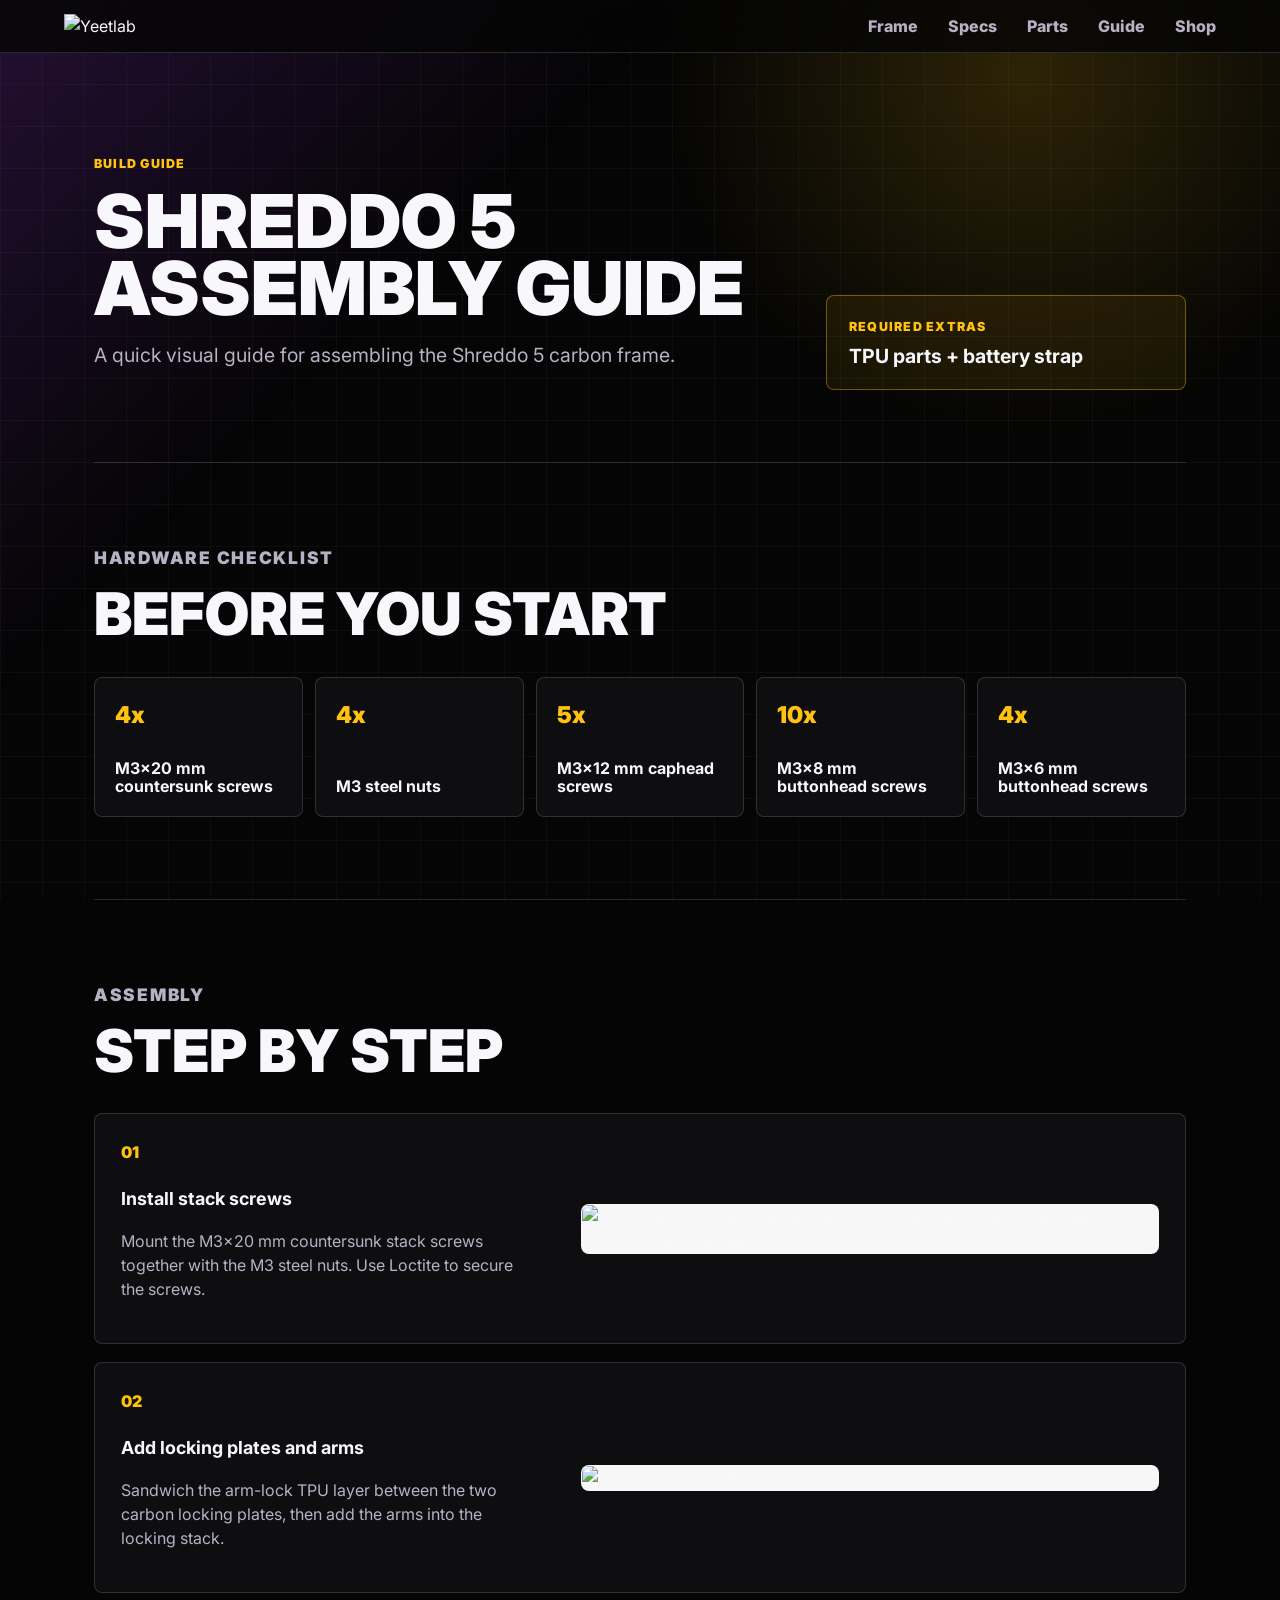
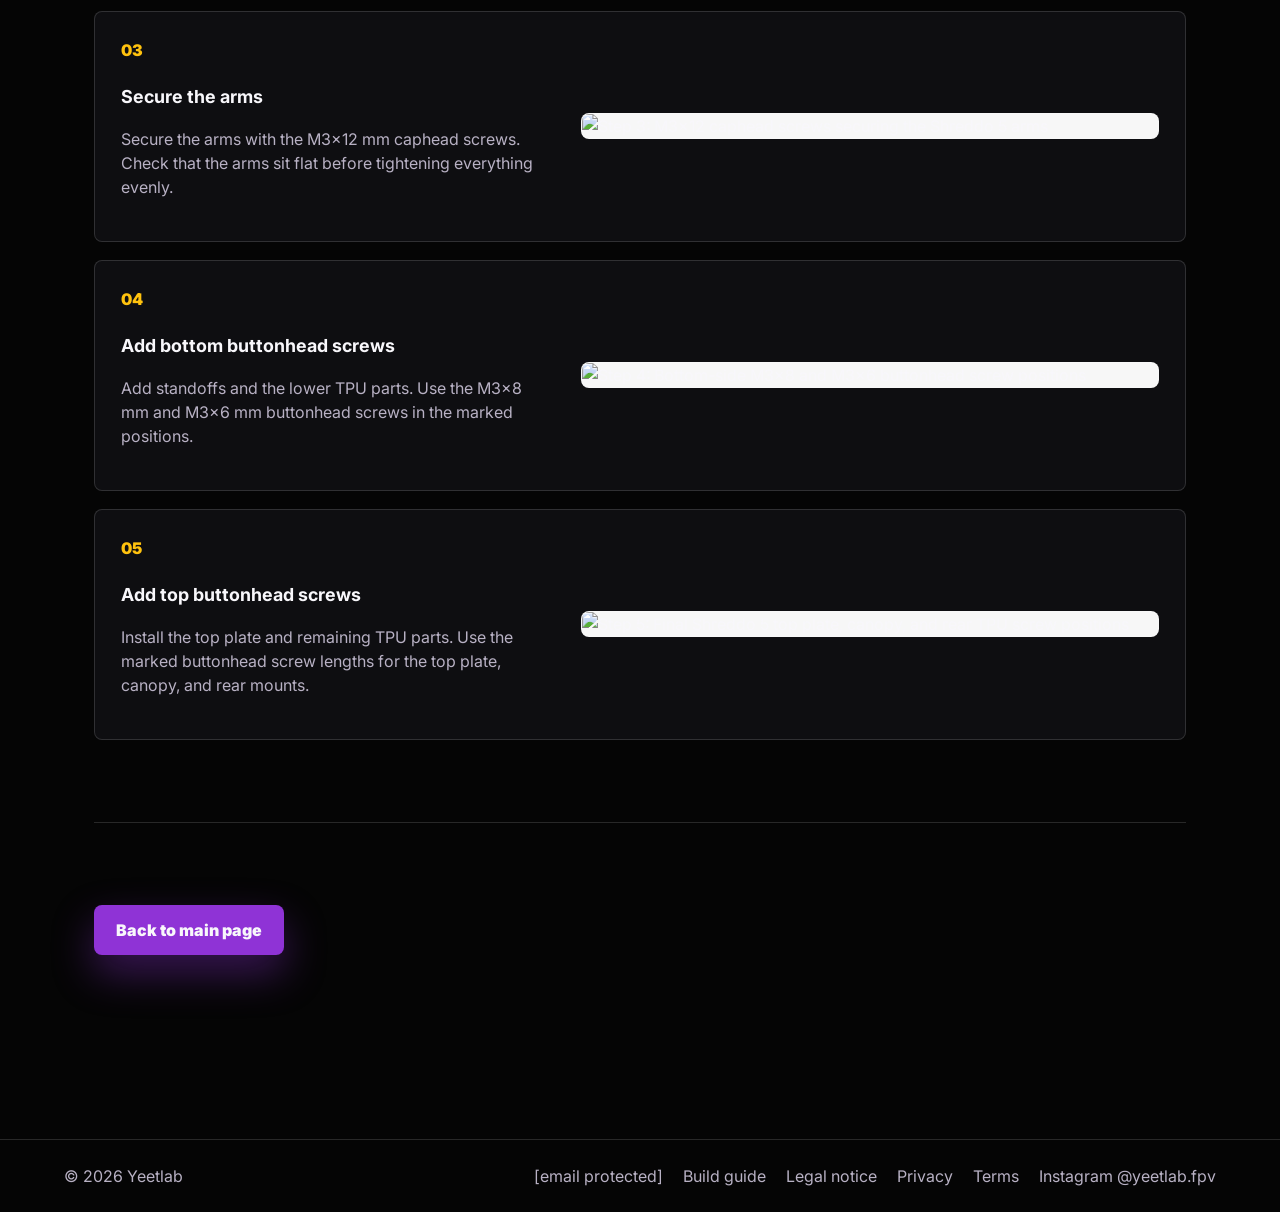
==== build-guide.html @ 6d904033 "Add files via upload" ====
<!doctype html>
<html lang="en">
  
<!-- Mirrored from https://yeetlabfpv.com/build-guide.html by HTTrack Website Copier/3.x [XR&CO], Mon, 14 Sep 2026 14:09:14 GMT -->
<!-- Added by HTTrack --><meta http-equiv="content-type" content="text/html;charset=utf-8" /><!-- /Added by HTTrack -->
<head>
    <meta charset="utf-8">
    <meta name="viewport" content="width=device-width, initial-scale=1">
    <meta
      name="description"
      content="Step-by-step assembly guide for the Yeetlab Shreddo 5 FPV freestyle frame, including hardware list and screw placement."
    >
    <title>Build Guide | Yeetlab Shreddo 5</title>
    <link rel="canonical" href="build-guide.html">
    <meta property="og:type" content="article">
    <meta property="og:site_name" content="Yeetlab">
    <meta property="og:title" content="Shreddo 5 Build Guide">
    <meta
      property="og:description"
      content="Step-by-step assembly guide for the Yeetlab Shreddo 5 FPV freestyle frame."
    >
    <meta property="og:url" content="build-guide.html">
    <meta property="og:image" content="assets/social/opengraph-yeetlab.png">
    <meta name="twitter:card" content="summary_large_image">
    <meta name="twitter:title" content="Shreddo 5 Build Guide">
    <meta
      name="twitter:description"
      content="Step-by-step assembly guide for the Yeetlab Shreddo 5 FPV freestyle frame."
    >
    <meta name="twitter:image" content="assets/social/opengraph-yeetlab.png">
    <link rel="icon" type="image/png" href="assets/favicon.png">
    <link rel="icon" type="image/png" sizes="32x32" href="assets/favicons/favicon-32.png">
    <link rel="icon" type="image/png" sizes="512x512" href="assets/favicons/favicon-512.png">
    <link rel="apple-touch-icon" sizes="180x180" href="assets/favicons/apple-touch-icon.png">
    <link rel="preconnect" href="https://fonts.googleapis.com/">
    <link rel="preconnect" href="https://fonts.gstatic.com/" crossorigin>
    <link
      href="https://fonts.googleapis.com/css2?family=Inter:wght@400;600;700;800;900&amp;display=swap"
      rel="stylesheet"
    >
    <link rel="stylesheet" href="styles7bae.css?v=20260806-credit">
    <script type="application/ld+json">
      {
        "@context": "https://schema.org",
        "@type": "Article",
        "headline": "Shreddo 5 Assembly Guide",
        "description": "Step-by-step assembly guide for the Yeetlab Shreddo 5 FPV freestyle frame.",
        "image": "https://yeetlabfpv.com/assets/build-guide/step-5-top-buttonhead.png",
        "author": {
          "@type": "Person",
          "name": "Michael Moser"
        },
        "publisher": {
          "@type": "Organization",
          "name": "Yeetlab",
          "logo": {
            "@type": "ImageObject",
            "url": "https://yeetlabfpv.com/assets/brand/yeetlab-wordmark-transparent.png"
          }
        },
        "mainEntityOfPage": "https://yeetlabfpv.com/build-guide.html"
      }
    </script>
  </head>
  <body>
    <header class="site-header">
      <a class="brand" href="index.html" aria-label="Yeetlab home">
        <img src="assets/brand/yeetlab-wordmark-transparent.png" alt="Yeetlab">
      </a>
      <nav class="nav" aria-label="Main navigation">
        <a href="index.html#frame">Frame</a>
        <a href="index.html#specs">Specs</a>
        <a href="index.html#parts">Parts</a>
        <a href="build-guide.html">Guide</a>
        <a href="index.html#checkout">Shop</a>
      </nav>
    </header>

    <main>
      <section class="guide-page">
        <div class="guide-hero">
          <div>
            <p class="eyebrow">Build guide</p>
            <h1>Shreddo 5 assembly guide</h1>
            <p>
              A quick visual guide for assembling the Shreddo 5 carbon frame.
            </p>
          </div>
          <div class="guide-callout">
            <span>Required extras</span>
            <strong>TPU parts + battery strap</strong>
          </div>
        </div>

        <section class="guide-section">
          <div class="section-heading">
            <p class="eyebrow">Hardware checklist</p>
            <h2>Before you start</h2>
          </div>
          <div class="hardware-grid">
            <div>
              <span>4x</span>
              <strong>M3x20 mm countersunk screws</strong>
            </div>
            <div>
              <span>4x</span>
              <strong>M3 steel nuts</strong>
            </div>
            <div>
              <span>5x</span>
              <strong>M3x12 mm caphead screws</strong>
            </div>
            <div>
              <span>10x</span>
              <strong>M3x8 mm buttonhead screws</strong>
            </div>
            <div>
              <span>4x</span>
              <strong>M3x6 mm buttonhead screws</strong>
            </div>
          </div>
        </section>

        <section class="guide-section">
          <div class="section-heading">
            <p class="eyebrow">Assembly</p>
            <h2>Step by step</h2>
          </div>
          <div class="guide-steps">
            <article class="build-step">
              <div class="step-copy">
                <span>01</span>
                <h3>Install stack screws</h3>
                <p>
                  Mount the M3x20 mm countersunk stack screws together with the
                  M3 steel nuts. Use Loctite to secure the screws.
                </p>
              </div>
              <img
                src="assets/build-guide/step-1-install-stack-screws.png"
                alt="Step 1: M3x20 countersunk stack screws and M3 steel nuts installed in the Shreddo 5 bottom plate"
              >
            </article>

            <article class="build-step">
              <div class="step-copy">
                <span>02</span>
                <h3>Add locking plates and arms</h3>
                <p>
                  Sandwich the arm-lock TPU layer between the two carbon locking
                  plates, then add the arms into the locking stack.
                </p>
              </div>
              <img
                src="assets/build-guide/step-2-locking-plates-tpu-arms.png"
                alt="Step 2: Arms installed with carbon locking plates and TPU layer"
              >
            </article>

            <article class="build-step">
              <div class="step-copy">
                <span>03</span>
                <h3>Secure the arms</h3>
                <p>
                  Secure the arms with the M3x12 mm caphead screws. Check that
                  the arms sit flat before tightening everything evenly.
                </p>
              </div>
              <img
                src="assets/build-guide/step-3-m3x12-caphead.png"
                alt="Step 3: M3x12 caphead screws securing the Shreddo 5 arms"
              >
            </article>

            <article class="build-step">
              <div class="step-copy">
                <span>04</span>
                <h3>Add bottom buttonhead screws</h3>
                <p>
                  Add standoffs and the lower TPU parts. Use the M3x8 mm and
                  M3x6 mm buttonhead screws in the marked positions.
                </p>
              </div>
              <img
                src="assets/build-guide/step-4-bottom-buttonhead.png"
                alt="Step 4: Bottom-side M3x8 and M3x6 buttonhead screw positions"
              >
            </article>

            <article class="build-step">
              <div class="step-copy">
                <span>05</span>
                <h3>Add top buttonhead screws</h3>
                <p>
                  Install the top plate and remaining TPU parts. Use the marked
                  buttonhead screw lengths for the top plate, canopy, and rear
                  mounts.
                </p>
              </div>
              <img
                src="assets/build-guide/step-5-top-buttonhead.png"
                alt="Step 5: Final Shreddo 5 top plate, canopy, and rear TPU screw positions"
              >
            </article>
          </div>
        </section>

        <section class="guide-section guide-warning">
          <a class="button primary" href="index.html">Back to main page</a>
        </section>
      </section>
    </main>

    <footer class="site-footer">
      <span>&copy; 2026 Yeetlab</span>
      <div class="footer-links">
        <a href="cdn-cgi/l/email-protection.html#285c455f064e585e684f45494144064b4745"><span class="__cf_email__" data-cfemail="add9c0da83cbdddbedcac0ccc4c183cec2c0">[email&#160;protected]</span></a>
        <a href="build-guide.html">Build guide</a>
        <a href="impressum.html">Legal notice</a>
        <a href="privacy.html">Privacy</a>
        <a href="terms.html">Terms</a>
        <a href="https://www.instagram.com/yeetlab.fpv" rel="noopener">Instagram @yeetlab.fpv</a>
      </div>
    </footer>
  <script data-cfasync="false" src="cdn-cgi/scripts/5c5dd728/cloudflare-static/email-decode.min.js"></script></body>

<!-- Mirrored from https://yeetlabfpv.com/build-guide.html by HTTrack Website Copier/3.x [XR&CO], Mon, 14 Sep 2026 14:09:19 GMT -->
</html>
---- styles7bae.css ----
:root {
  --bg: #050505;
  --ink: #f8f7fb;
  --muted: #b8b1c4;
  --panel: #111014;
  --panel-strong: #18141f;
  --line: rgba(255, 255, 255, 0.14);
  --purple: #8f33d6;
  --purple-hot: #b14dff;
  --yellow: #ffc20e;
  --concrete: #7c8580;
  --shadow: 0 28px 90px rgba(0, 0, 0, 0.45);
}

* {
  box-sizing: border-box;
}

html {
  scroll-behavior: smooth;
}

body {
  margin: 0;
  background: var(--bg);
  color: var(--ink);
  font-family: Inter, system-ui, -apple-system, BlinkMacSystemFont, "Segoe UI", sans-serif;
  line-height: 1.5;
}

body::before {
  position: fixed;
  inset: 0;
  z-index: -1;
  background:
    linear-gradient(135deg, rgba(143, 51, 214, 0.22), transparent 32%),
    radial-gradient(circle at 80% 8%, rgba(255, 194, 14, 0.16), transparent 28%),
    linear-gradient(rgba(255, 255, 255, 0.035) 1px, transparent 1px),
    linear-gradient(90deg, rgba(255, 255, 255, 0.035) 1px, transparent 1px);
  background-size: auto, auto, 42px 42px, 42px 42px;
  content: "";
}

img {
  display: block;
  max-width: 100%;
}

a {
  color: inherit;
  text-decoration: none;
}

.site-header {
  position: sticky;
  top: 0;
  z-index: 10;
  display: flex;
  align-items: center;
  justify-content: space-between;
  gap: 24px;
  padding: 14px clamp(18px, 5vw, 64px);
  background: rgba(5, 5, 5, 0.82);
  border-bottom: 1px solid var(--line);
  backdrop-filter: blur(16px);
}

.brand img {
  width: clamp(118px, 16vw, 190px);
}

.nav {
  display: flex;
  align-items: center;
  gap: clamp(12px, 2.6vw, 30px);
  color: var(--muted);
  font-weight: 800;
}

.nav a:hover,
.site-footer a:hover,
.text-link:hover {
  color: var(--purple-hot);
}

.hero {
  display: grid;
  grid-template-columns: minmax(0, 0.9fr) minmax(320px, 1.1fr);
  gap: clamp(30px, 5vw, 76px);
  min-height: calc(100svh - 78px);
  align-items: center;
  padding: clamp(44px, 7vw, 92px) clamp(18px, 5vw, 64px);
}

.hero-copy,
.product-band,
.specs-section,
.parts-section,
.checkout-section {
  max-width: 1220px;
  margin: 0 auto;
}

.eyebrow {
  margin: 0 0 14px;
  color: var(--yellow);
  font-size: 0.78rem;
  font-weight: 900;
  letter-spacing: 0.1em;
  text-transform: uppercase;
}

h1,
h2,
h3,
p {
  overflow-wrap: anywhere;
}

h1 {
  max-width: 840px;
  margin: 0;
  font-size: clamp(2.55rem, 5.8vw, 6rem);
  font-weight: 900;
  letter-spacing: 0;
  line-height: 0.9;
  text-transform: uppercase;
}

h2 {
  margin: 0;
  font-size: clamp(2.1rem, 4.6vw, 4.2rem);
  font-weight: 900;
  letter-spacing: 0;
  line-height: 0.98;
  text-transform: uppercase;
}

h3 {
  margin: 0 0 10px;
  font-size: 1.12rem;
}

.hero-copy p:not(.eyebrow),
.section-heading p,
.spec-grid p,
.note-grid p,
.parts-copy p,
.checkout-copy p,
.order-line span,
.addon small,
.site-footer {
  color: var(--muted);
}

.hero-copy p:not(.eyebrow) {
  max-width: 680px;
  margin: 24px 0 0;
  font-size: clamp(1.05rem, 2vw, 1.26rem);
}

.hero-actions {
  display: flex;
  flex-wrap: wrap;
  gap: 12px;
  margin-top: 34px;
}

.button {
  display: inline-flex;
  min-height: 50px;
  align-items: center;
  justify-content: center;
  padding: 0 22px;
  border: 0;
  border-radius: 8px;
  font: inherit;
  font-weight: 900;
  cursor: pointer;
  transition: transform 160ms ease, border-color 160ms ease, background 160ms ease;
}

.button:hover {
  transform: translateY(-2px);
}

.primary,
.checkout {
  background: var(--purple);
  color: var(--ink);
  box-shadow: 0 18px 42px rgba(143, 51, 214, 0.38);
}

.primary:hover,
.checkout:hover {
  background: var(--purple-hot);
}

.ghost {
  border: 1px solid var(--line);
  background: rgba(255, 255, 255, 0.06);
  color: var(--ink);
}

.hero-media {
  position: relative;
  min-height: min(68vw, 680px);
}

.hero-logo {
  position: absolute;
  top: 0;
  right: 0;
  width: min(62%, 420px);
  opacity: 0.5;
}

.hero-product {
  position: absolute;
  right: 0;
  bottom: 0;
  width: min(92%, 760px);
  aspect-ratio: 1.24;
  object-fit: cover;
  border: 1px solid var(--line);
  border-radius: 8px;
  box-shadow: var(--shadow);
}

.product-band,
.specs-section,
.community-section,
.box-section,
.parts-section,
.checkout-section {
  padding: clamp(58px, 8vw, 104px) clamp(18px, 5vw, 64px);
}

.product-band {
  border-top: 1px solid var(--line);
}

.section-heading {
  max-width: 820px;
}

.section-heading p {
  max-width: 760px;
  font-size: 1.08rem;
}

.product-gallery {
  display: grid;
  gap: 16px;
  margin-top: 34px;
}

.gallery-main {
  width: 100%;
  aspect-ratio: 1.6;
  max-height: 660px;
  object-fit: cover;
  border: 1px solid var(--line);
  border-radius: 8px;
}

.gallery-thumbs {
  display: grid;
  grid-template-columns: repeat(auto-fit, minmax(150px, 1fr));
  gap: 12px;
}

.thumb {
  display: block;
  min-height: 96px;
  padding: 0;
  overflow: hidden;
  border: 1px solid var(--line);
  border-radius: 8px;
  background: var(--panel);
  cursor: pointer;
}

.thumb.is-active {
  border-color: var(--purple-hot);
  box-shadow: 0 0 0 2px rgba(177, 77, 255, 0.28);
}

.thumb img {
  width: 100%;
  height: 100%;
  aspect-ratio: 1.75;
  object-fit: cover;
}

.community-section {
  max-width: 1220px;
  margin: 0 auto;
  border-top: 1px solid var(--line);
  border-bottom: 1px solid var(--line);
}

.community-grid {
  column-count: 5;
  column-gap: 14px;
  margin-top: 34px;
}

.community-tile {
  display: block;
  width: 100%;
  margin: 0 0 14px;
  padding: 0;
  overflow: hidden;
  border: 1px solid var(--line);
  border-radius: 8px;
  background: var(--panel);
  break-inside: avoid;
  cursor: pointer;
}

.community-tile:hover {
  border-color: var(--purple-hot);
}

.community-tile img {
  width: 100%;
  height: auto;
  object-fit: cover;
  transition: transform 180ms ease;
}

.community-tile:hover img {
  transform: scale(1.04);
}

.community-tile.is-extra {
  display: none;
}

.community-section.is-expanded .community-tile.is-extra {
  display: block;
}

.community-load {
  display: flex;
  width: fit-content;
  margin: 18px auto 0;
}

.community-section.is-expanded .community-load {
  display: none;
}

.community-lightbox {
  position: fixed;
  inset: 0;
  z-index: 30;
  display: none;
  align-items: center;
  justify-content: center;
  padding: clamp(18px, 4vw, 48px);
  background: rgba(0, 0, 0, 0.9);
}

.community-lightbox.is-open {
  display: flex;
}

.community-lightbox img {
  max-width: min(100%, 1180px);
  max-height: 86vh;
  object-fit: contain;
  border: 1px solid var(--line);
  border-radius: 8px;
  background: #050505;
}

.lightbox-close,
.lightbox-arrow {
  position: absolute;
  border: 1px solid var(--line);
  border-radius: 8px;
  background: rgba(17, 16, 20, 0.9);
  color: var(--ink);
  font-weight: 900;
  cursor: pointer;
}

.lightbox-close {
  top: 18px;
  right: 18px;
  padding: 10px 14px;
}

.lightbox-arrow {
  top: 50%;
  width: 46px;
  height: 58px;
  font-size: 2.5rem;
  transform: translateY(-50%);
}

.lightbox-prev {
  left: 18px;
}

.lightbox-next {
  right: 18px;
}

.specs-section {
  display: grid;
  grid-template-columns: minmax(0, 0.74fr) minmax(0, 1.26fr);
  gap: clamp(28px, 5vw, 70px);
  border-top: 1px solid var(--line);
  border-bottom: 1px solid var(--line);
}

.spec-grid {
  display: grid;
  grid-template-columns: repeat(2, minmax(0, 1fr));
  gap: 16px;
}

.spec-grid article,
.order-panel,
.next-frame {
  border: 1px solid var(--line);
  border-radius: 8px;
  background: rgba(17, 16, 20, 0.88);
}

.spec-grid article {
  min-height: 220px;
  padding: 24px;
}

.spec-grid span {
  display: inline-block;
  margin-bottom: 26px;
  color: var(--yellow);
  font-weight: 900;
}

.spec-list-section {
  max-width: 1220px;
  margin: 0 auto;
  padding: clamp(58px, 8vw, 104px) clamp(18px, 5vw, 64px);
  border-bottom: 1px solid var(--line);
}

.spec-list {
  display: grid;
  grid-template-columns: repeat(2, minmax(0, 1fr));
  gap: 1px;
  margin: 34px 0 0;
  overflow: hidden;
  border: 1px solid var(--line);
  border-radius: 8px;
  background: var(--line);
}

.spec-list div {
  display: grid;
  grid-template-columns: minmax(120px, 0.44fr) minmax(0, 1fr);
  gap: 18px;
  padding: 18px;
  background: rgba(17, 16, 20, 0.92);
}

.spec-list dt {
  color: var(--yellow);
  font-weight: 900;
}

.spec-list dd {
  margin: 0;
  color: var(--ink);
  font-weight: 700;
}

.video-section {
  max-width: 1220px;
  margin: 0 auto;
  padding: clamp(58px, 8vw, 104px) clamp(18px, 5vw, 64px);
  border-bottom: 1px solid var(--line);
}

.box-section {
  display: grid;
  grid-template-columns: minmax(320px, 1.05fr) minmax(0, 0.95fr);
  gap: clamp(26px, 5vw, 64px);
  align-items: center;
  max-width: 1220px;
  margin: 0 auto;
  border-bottom: 1px solid var(--line);
}

.box-media {
  overflow: hidden;
  border: 1px solid var(--line);
  border-radius: 8px;
  background: var(--panel);
  box-shadow: var(--shadow);
}

.box-media img {
  width: 100%;
  aspect-ratio: 1.35;
  object-fit: cover;
}

.box-content {
  display: grid;
  gap: 24px;
}

.box-lists {
  display: grid;
  grid-template-columns: repeat(2, minmax(0, 1fr));
  gap: 14px;
}

.box-lists div {
  padding: 22px;
  border: 1px solid var(--line);
  border-radius: 8px;
  background: rgba(17, 16, 20, 0.88);
}

.box-lists ul {
  display: grid;
  gap: 10px;
  margin: 16px 0 0;
  padding-left: 18px;
  color: var(--muted);
}

.box-lists li::marker {
  color: var(--yellow);
}

.video-embed {
  position: relative;
  margin-top: 34px;
  overflow: hidden;
  aspect-ratio: 16 / 9;
  border: 1px solid var(--line);
  border-radius: 8px;
  background: var(--panel);
  box-shadow: var(--shadow);
}

.video-embed iframe {
  position: absolute;
  inset: 0;
  width: 100%;
  height: 100%;
  border: 0;
}

.parts-section {
  display: grid;
  grid-template-columns: minmax(0, 0.92fr) minmax(280px, 0.72fr);
  gap: clamp(24px, 5vw, 64px);
  align-items: center;
}

.parts-visual {
  overflow: hidden;
  padding: clamp(16px, 3vw, 26px);
  border: 1px solid var(--line);
  border-radius: 8px;
  background:
    radial-gradient(circle at 70% 18%, rgba(143, 51, 214, 0.24), transparent 34%),
    rgba(255, 255, 255, 0.04);
  box-shadow: var(--shadow);
}

.parts-visual img {
  display: block;
  width: 100%;
  max-height: 360px;
  object-fit: contain;
  filter: drop-shadow(0 24px 34px rgba(143, 51, 214, 0.2));
}

.parts-content {
  display: grid;
  gap: 18px;
}

.text-link {
  display: inline-flex;
  margin-top: 14px;
  color: var(--yellow);
  font-weight: 900;
  text-decoration: underline;
  text-underline-offset: 5px;
}

.download-credit-line {
  color: var(--muted);
}

.download-credit {
  position: relative;
  display: inline-block;
  margin-left: 6px;
  vertical-align: baseline;
}

.download-credit summary {
  display: inline-flex;
  align-items: center;
  gap: 6px;
  color: color-mix(in srgb, var(--muted) 78%, transparent);
  font-size: 0.72rem;
  line-height: 1;
  cursor: pointer;
  list-style: none;
  transition: color 160ms ease;
}

.download-credit summary::-webkit-details-marker {
  display: none;
}

.download-credit summary:hover,
.download-credit summary:focus-visible,
.download-credit[open] summary {
  color: var(--yellow);
}

.download-credit-panel {
  position: absolute;
  z-index: 4;
  top: calc(100% + 8px);
  right: 0;
  width: min(58ch, calc(100vw - 36px));
  margin-top: 10px;
  padding: 12px 14px;
  border: 1px solid var(--line);
  border-radius: 10px;
  background: color-mix(in srgb, var(--panel-strong) 94%, transparent);
  box-shadow: 0 14px 32px rgba(0, 0, 0, 0.2);
}

.parts-copy .download-credit-panel p {
  margin: 0;
  color: var(--muted);
  font-size: 0.78rem;
  line-height: 1.55;
}

.download-credit-panel a {
  color: var(--yellow);
  font-weight: 700;
  text-decoration: underline;
  text-underline-offset: 0.16em;
}

.download-credit-panel a:hover,
.download-credit-panel a:focus-visible {
  color: var(--purple-hot);
}

.order-notes-section {
  max-width: 1220px;
  margin: 0 auto;
  padding: clamp(58px, 8vw, 104px) clamp(18px, 5vw, 64px);
  border-bottom: 1px solid var(--line);
}

.note-grid {
  display: grid;
  grid-template-columns: repeat(3, minmax(0, 1fr));
  gap: 16px;
  margin-top: 34px;
}

.note-grid article {
  min-height: 250px;
  padding: 24px;
  border: 1px solid var(--line);
  border-radius: 8px;
  background: rgba(17, 16, 20, 0.88);
}

.note-grid span {
  display: inline-block;
  margin-bottom: 26px;
  color: var(--yellow);
  font-weight: 900;
}

.checkout-section {
  display: grid;
  grid-template-columns: minmax(0, 0.9fr) minmax(310px, 440px);
  gap: clamp(28px, 5vw, 70px);
  align-items: start;
}

.checkout-copy p {
  max-width: 660px;
  font-size: 1.08rem;
}

.production-note {
  padding: 16px 18px;
  border: 1px solid rgba(255, 194, 14, 0.38);
  border-radius: 8px;
  background: rgba(255, 194, 14, 0.08);
  color: var(--ink) !important;
  font-weight: 800;
}

.next-frame {
  display: inline-grid;
  gap: 4px;
  margin-top: 24px;
  padding: 16px 18px;
}

.next-frame span {
  color: var(--muted);
  font-size: 0.78rem;
  font-weight: 900;
  letter-spacing: 0.1em;
  text-transform: uppercase;
}

.next-frame strong {
  font-size: 1.45rem;
}

.order-panel {
  display: grid;
  gap: 16px;
  padding: clamp(20px, 4vw, 30px);
  box-shadow: var(--shadow);
}

.order-line,
.total-row {
  display: flex;
  align-items: center;
  justify-content: space-between;
  gap: 20px;
}

.order-line {
  padding: 13px 14px;
  border: 1px solid var(--line);
  border-radius: 8px;
  background: rgba(255, 255, 255, 0.04);
}

.order-line.has-quantity {
  border-color: rgba(177, 77, 255, 0.9);
  background: rgba(143, 51, 214, 0.18);
}

.order-line div,
.addon span {
  display: grid;
  flex: 1;
  gap: 2px;
  min-width: 0;
}

.checkout-thumb {
  width: 72px;
  height: 52px;
  flex: 0 0 72px;
  object-fit: contain;
  border: 1px solid rgba(255, 255, 255, 0.08);
  border-radius: 8px;
  background: rgba(4, 4, 6, 0.5);
}

fieldset {
  display: grid;
  gap: 10px;
  margin: 0;
  padding: 0;
  border: 0;
}

legend {
  margin-bottom: 2px;
  font-weight: 900;
}

.addon {
  display: flex;
  align-items: center;
  justify-content: space-between;
  gap: 12px;
  padding: 13px 14px;
  border: 1px solid var(--line);
  border-radius: 8px;
  background: rgba(255, 255, 255, 0.04);
  cursor: pointer;
}

.addon.has-quantity {
  border-color: rgba(177, 77, 255, 0.9);
  background: rgba(143, 51, 214, 0.18);
}

.order-line input,
.addon input {
  width: 76px;
  min-height: 42px;
  padding: 0 8px;
  border: 1px solid var(--line);
  border-radius: 8px;
  background: rgba(255, 255, 255, 0.08);
  color: var(--ink);
  font: inherit;
  font-weight: 900;
  text-align: center;
}

.order-summary {
  display: grid;
  gap: 10px;
  padding-top: 8px;
}

.summary-row,
.total-row {
  display: flex;
  align-items: center;
  justify-content: space-between;
  gap: 20px;
}

.summary-row {
  color: var(--muted);
}

.summary-row strong {
  color: var(--ink);
  font-size: 1rem;
}

.shipping-label {
  position: relative;
  display: inline-flex;
  align-items: center;
  gap: 6px;
}

.info-button {
  display: inline-grid;
  width: 17px;
  height: 17px;
  place-items: center;
  border: 1px solid rgba(255, 255, 255, 0.34);
  border-radius: 999px;
  background: transparent;
  color: var(--muted);
  cursor: help;
  font: inherit;
  font-size: 0.72rem;
  font-weight: 900;
  line-height: 1;
}

.tooltip {
  position: absolute;
  bottom: calc(100% + 10px);
  left: 0;
  z-index: 3;
  width: min(260px, 72vw);
  padding: 10px 12px;
  border: 1px solid var(--line);
  border-radius: 8px;
  background: #111014;
  color: var(--ink);
  box-shadow: var(--shadow);
  font-size: 0.84rem;
  line-height: 1.35;
  opacity: 0;
  pointer-events: none;
  transform: translateY(4px);
  transition: opacity 160ms ease, transform 160ms ease;
}

.shipping-label:hover .tooltip,
.shipping-label:focus-within .tooltip {
  opacity: 1;
  transform: translateY(0);
}

.total-row {
  padding-top: 12px;
  border-top: 1px solid var(--line);
  font-size: 1.1rem;
}

.total-row strong {
  color: var(--yellow);
  font-size: 2rem;
}

.checkout {
  width: 100%;
}

.status-section {
  display: grid;
  grid-template-columns: minmax(0, 1fr) minmax(220px, 360px);
  gap: clamp(28px, 5vw, 70px);
  min-height: calc(100svh - 155px);
  align-items: center;
  max-width: 1220px;
  margin: 0 auto;
  padding: clamp(58px, 8vw, 104px) clamp(18px, 5vw, 64px);
}

.status-copy {
  max-width: 760px;
}

.status-copy h1 {
  font-size: clamp(2.55rem, 6.4vw, 6rem);
}

.status-copy p:not(.eyebrow) {
  max-width: 660px;
  color: var(--muted);
  font-size: clamp(1.05rem, 2vw, 1.24rem);
}

.status-actions {
  display: flex;
  flex-wrap: wrap;
  gap: 12px;
  margin-top: 34px;
}

.status-card {
  overflow: hidden;
  border: 1px solid var(--line);
  border-radius: 8px;
  background: rgba(255, 255, 255, 0.05);
  box-shadow: var(--shadow);
}

.status-card img {
  display: block;
  width: 100%;
  aspect-ratio: 1.15;
  object-fit: cover;
  background: #000;
}

.cancel-status .status-card img {
  padding: 42px;
  object-fit: contain;
}

.status-card div {
  display: grid;
  gap: 8px;
  padding: 22px 24px 24px;
  background: linear-gradient(145deg, rgba(143, 51, 214, 0.28), rgba(17, 16, 20, 0.94));
}

.cancel-status .status-card div {
  background: linear-gradient(145deg, rgba(124, 133, 128, 0.25), rgba(17, 16, 20, 0.94));
}

.status-card span {
  color: var(--yellow);
  font-size: 0.78rem;
  font-weight: 900;
  letter-spacing: 0.1em;
  text-transform: uppercase;
}

.status-card strong {
  font-size: clamp(1.8rem, 3vw, 2.45rem);
  font-weight: 900;
  line-height: 0.95;
  text-transform: uppercase;
}

.legal-page {
  max-width: 980px;
  margin: 0 auto;
  padding: clamp(58px, 8vw, 104px) clamp(18px, 5vw, 64px);
}

.legal-page h1 {
  font-size: clamp(2.6rem, 6vw, 5.8rem);
}

.legal-intro {
  max-width: 760px;
  margin: 24px 0 0;
  color: var(--muted);
  font-size: clamp(1.05rem, 2vw, 1.22rem);
}

.legal-content {
  display: grid;
  gap: 18px;
  margin-top: 42px;
}

.legal-content section {
  padding: clamp(20px, 3vw, 28px);
  border: 1px solid var(--line);
  border-radius: 8px;
  background: rgba(17, 16, 20, 0.88);
}

.legal-content h2 {
  font-size: clamp(1.35rem, 2.4vw, 2rem);
}

.legal-content p {
  margin: 14px 0 0;
  color: var(--muted);
}

.legal-content a {
  color: var(--yellow);
  font-weight: 800;
  text-decoration: underline;
  text-underline-offset: 4px;
}

.guide-page {
  max-width: 1220px;
  margin: 0 auto;
  padding: clamp(58px, 8vw, 104px) clamp(18px, 5vw, 64px);
}

.guide-hero {
  display: grid;
  grid-template-columns: minmax(0, 1fr) minmax(240px, 360px);
  gap: clamp(28px, 5vw, 70px);
  align-items: end;
  padding-bottom: clamp(42px, 6vw, 72px);
  border-bottom: 1px solid var(--line);
}

.guide-hero h1 {
  font-size: clamp(2.55rem, 5.8vw, 6rem);
}

.guide-hero p:not(.eyebrow) {
  max-width: 760px;
  color: var(--muted);
  font-size: clamp(1.05rem, 2vw, 1.22rem);
}

.guide-callout {
  display: grid;
  gap: 8px;
  padding: 22px;
  border: 1px solid rgba(255, 194, 14, 0.38);
  border-radius: 8px;
  background: rgba(255, 194, 14, 0.08);
}

.guide-callout span {
  color: var(--yellow);
  font-size: 0.78rem;
  font-weight: 900;
  letter-spacing: 0.1em;
  text-transform: uppercase;
}

.guide-callout strong {
  font-size: 1.22rem;
  line-height: 1.15;
}

.guide-section {
  padding: clamp(46px, 7vw, 82px) 0;
  border-bottom: 1px solid var(--line);
}

.hardware-grid {
  display: grid;
  grid-template-columns: repeat(5, minmax(0, 1fr));
  gap: 12px;
  margin-top: 34px;
}

.hardware-grid div {
  display: grid;
  gap: 10px;
  min-height: 140px;
  padding: 20px;
  border: 1px solid var(--line);
  border-radius: 8px;
  background: rgba(17, 16, 20, 0.88);
}

.hardware-grid span {
  color: var(--yellow);
  font-size: 1.45rem;
  font-weight: 900;
}

.hardware-grid strong {
  align-self: end;
  line-height: 1.15;
}

.guide-steps {
  display: grid;
  gap: 18px;
  margin-top: 34px;
}

.build-step {
  display: grid;
  grid-template-columns: minmax(240px, 0.42fr) minmax(0, 0.58fr);
  gap: clamp(18px, 4vw, 42px);
  align-items: center;
  padding: clamp(18px, 3vw, 26px);
  border: 1px solid var(--line);
  border-radius: 8px;
  background: rgba(17, 16, 20, 0.88);
}

.step-copy span {
  display: inline-block;
  margin-bottom: 22px;
  color: var(--yellow);
  font-weight: 900;
}

.step-copy p,
.guide-warning p {
  color: var(--muted);
}

.build-step img {
  width: 100%;
  max-height: 500px;
  object-fit: contain;
  border: 1px solid var(--line);
  border-radius: 8px;
  background: #f7f7f7;
}

.guide-warning {
  display: grid;
  justify-items: start;
  max-width: 760px;
  border-bottom: 0;
}

.site-footer {
  display: flex;
  align-items: center;
  justify-content: space-between;
  gap: 18px;
  padding: 24px clamp(18px, 5vw, 64px);
  border-top: 1px solid var(--line);
}

.footer-links {
  display: flex;
  flex-wrap: wrap;
  gap: 12px 20px;
}

@media (max-width: 900px) {
  .hero,
  .specs-section,
  .box-section,
  .parts-section,
  .checkout-section,
  .status-section,
  .guide-hero,
  .build-step {
    grid-template-columns: 1fr;
  }

  .hero {
    min-height: auto;
  }

  .hero-media {
    min-height: 500px;
  }

  .hero-product {
    width: 100%;
  }

  .gallery-main {
    max-height: none;
  }

  .spec-list {
    grid-template-columns: 1fr;
  }

  .note-grid,
  .hardware-grid {
    grid-template-columns: repeat(2, minmax(0, 1fr));
  }

  .community-grid {
    column-count: 3;
  }
}

@media (max-width: 620px) {
  .site-header {
    align-items: center;
    flex-direction: column;
    gap: 12px;
    padding: 12px clamp(18px, 5vw, 48px) 13px;
    background: rgba(5, 5, 5, 0.96);
    backdrop-filter: blur(10px);
  }

  .site-footer {
    align-items: flex-start;
    flex-direction: column;
  }

  .brand img {
    width: 150px;
  }

  .nav {
    width: 100%;
    justify-content: space-between;
    gap: 8px;
    padding-top: 2px;
    font-size: 0.78rem;
  }

  .hero-media {
    min-height: 360px;
  }

  .hero-logo {
    width: 70%;
  }

  .spec-grid {
    grid-template-columns: 1fr;
  }

  .box-lists {
    grid-template-columns: 1fr;
  }

  .note-grid,
  .hardware-grid {
    grid-template-columns: 1fr;
  }

  .community-grid {
    column-count: 2;
    column-gap: 10px;
  }

  .community-tile {
    margin-bottom: 10px;
  }

  .community-lightbox {
    padding: 58px 14px 82px;
  }

  .lightbox-close {
    top: 12px;
    right: 12px;
  }

  .lightbox-arrow {
    top: auto;
    bottom: 14px;
    width: 44px;
    height: 48px;
    font-size: 2rem;
    transform: none;
  }

  .button {
    width: 100%;
  }

  .status-section {
    min-height: auto;
  }

  .gallery-thumbs {
    grid-template-columns: repeat(2, minmax(0, 1fr));
  }

  .thumb.is-active {
    display: none;
  }

  .spec-list div {
    grid-template-columns: 1fr;
    gap: 4px;
  }
}
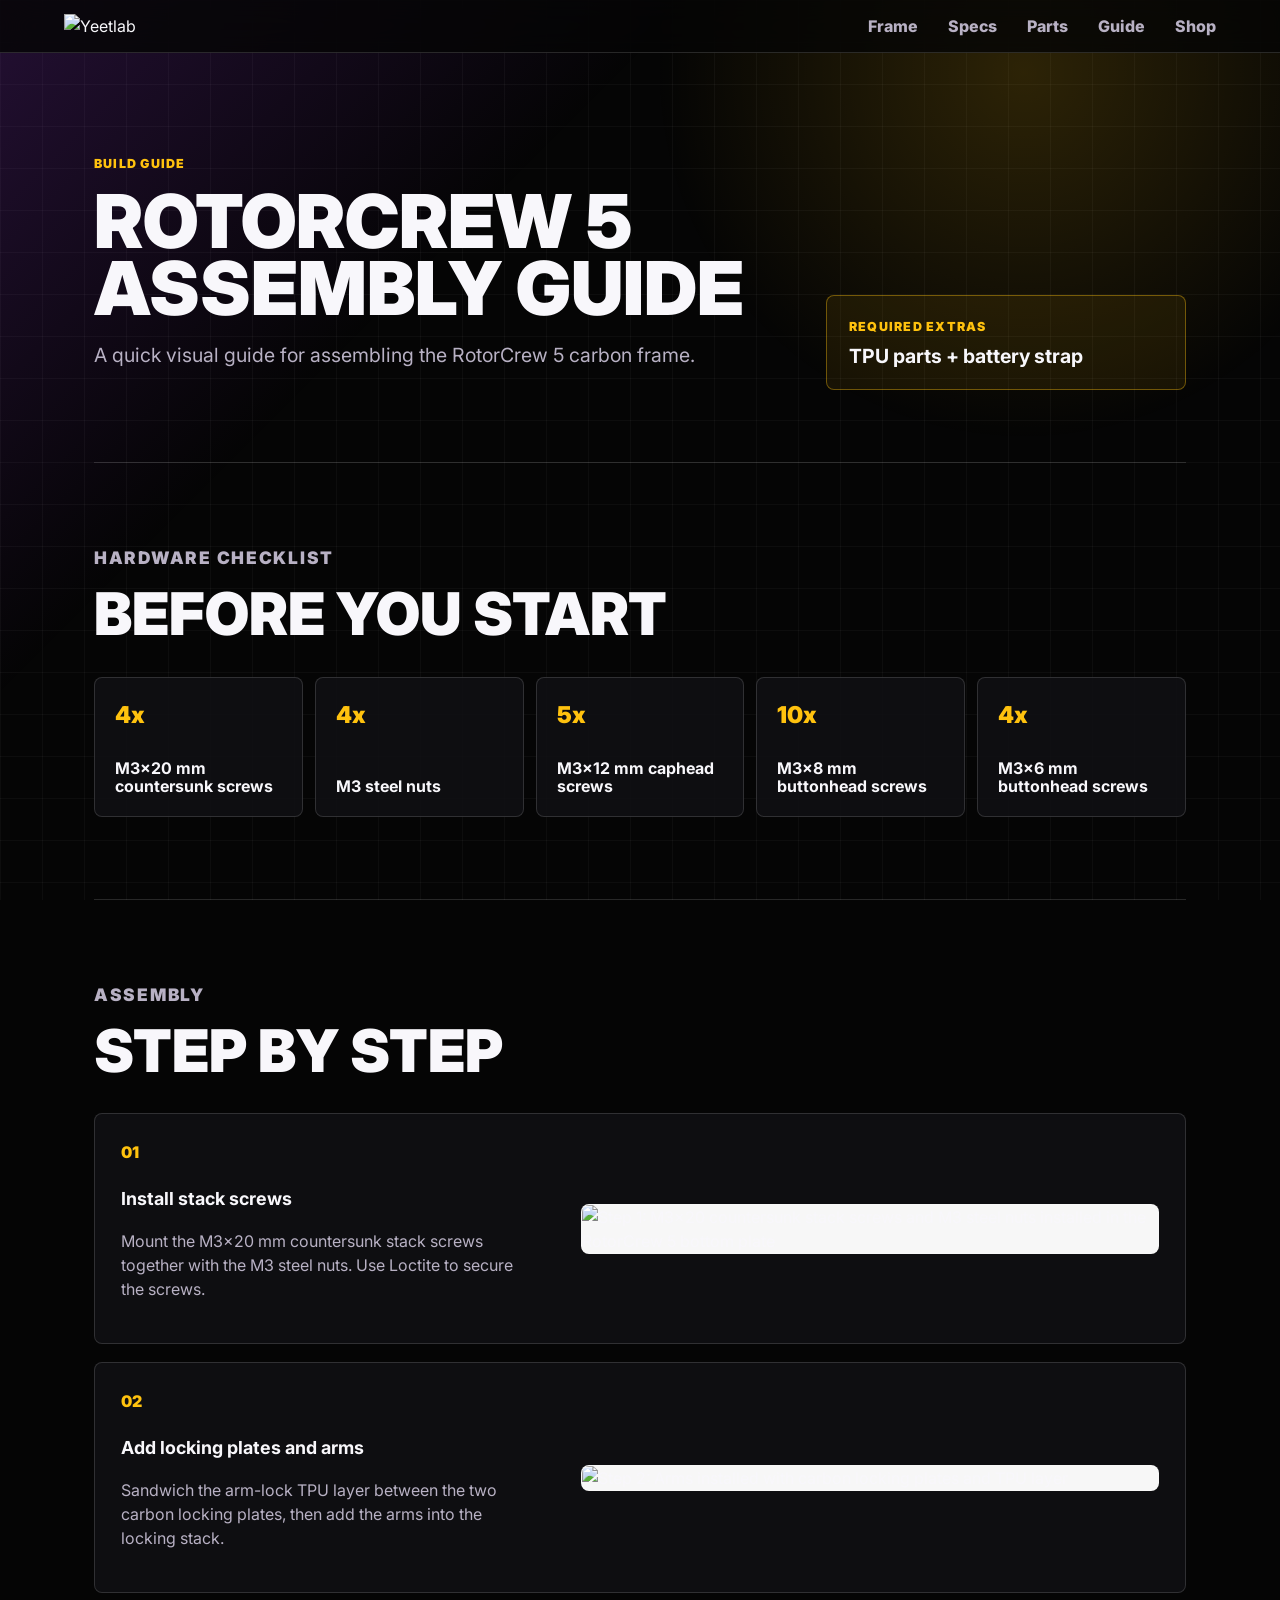
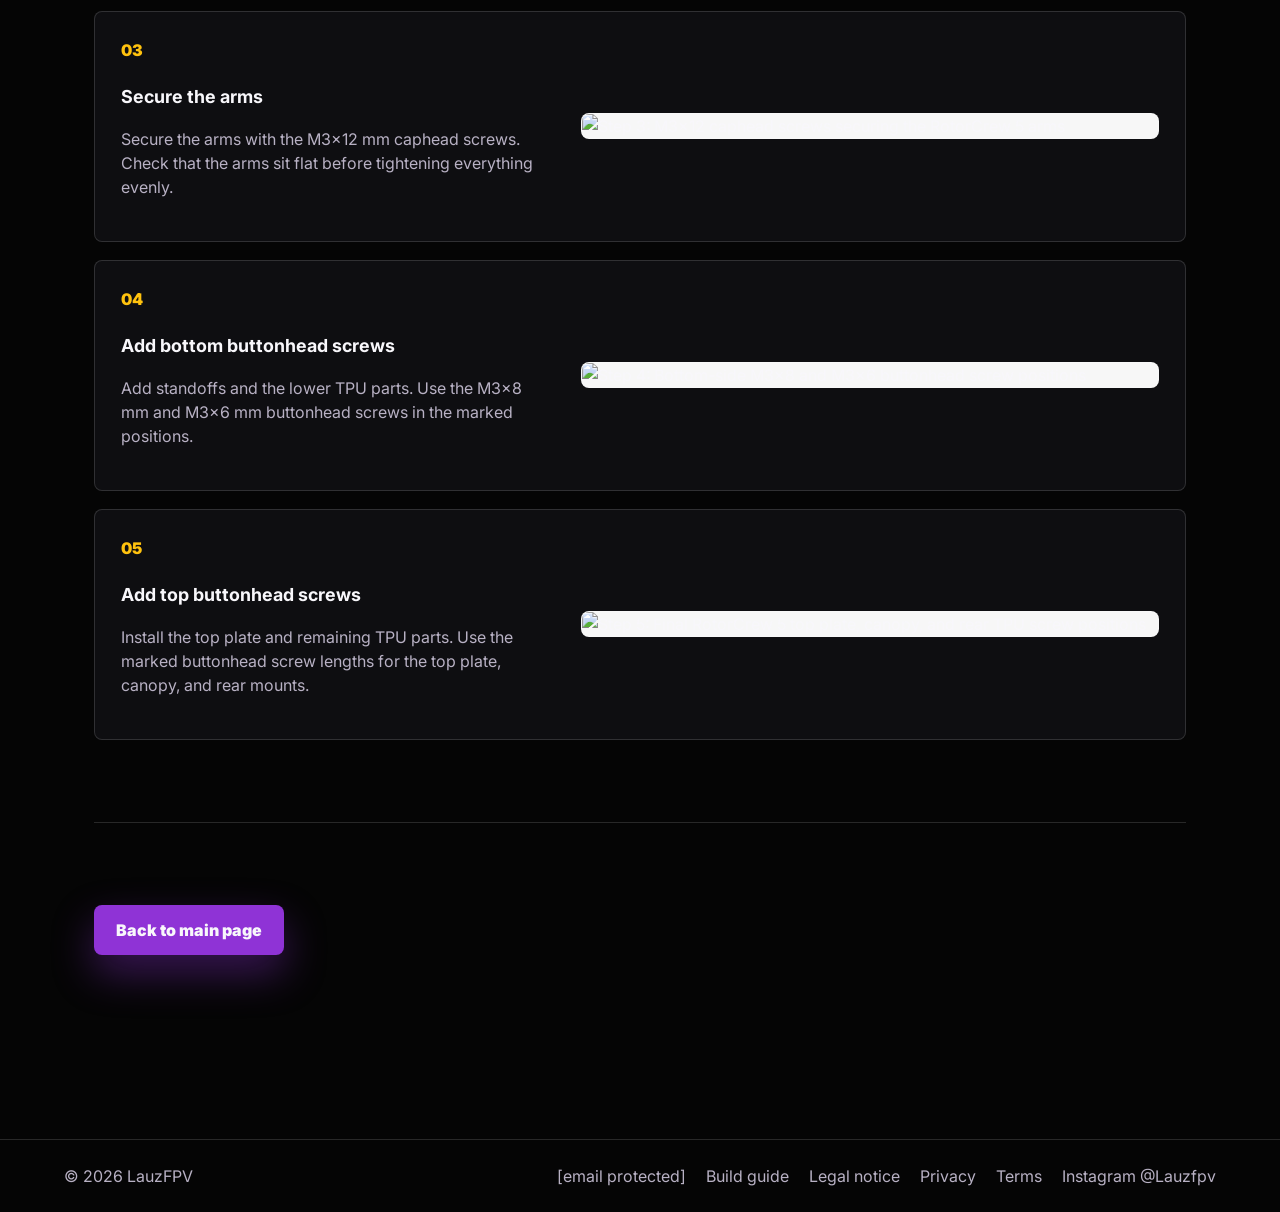
==== commit a4c50dce: "Update build-guide.html" ====
--- a/build-guide.html
+++ b/build-guide.html
@@ -1,23 +1,22 @@
 <!doctype html>
 <html lang="en">
   
-<!-- Mirrored from https://yeetlabfpv.com/build-guide.html by HTTrack Website Copier/3.x [XR&CO], Mon, 14 Sep 2026 14:09:14 GMT -->
-<!-- Added by HTTrack --><meta http-equiv="content-type" content="text/html;charset=utf-8" /><!-- /Added by HTTrack -->
+<meta http-equiv="content-type" content="text/html;charset=utf-8" />
 <head>
     <meta charset="utf-8">
     <meta name="viewport" content="width=device-width, initial-scale=1">
     <meta
       name="description"
-      content="Step-by-step assembly guide for the Yeetlab Shreddo 5 FPV freestyle frame, including hardware list and screw placement."
-    >
-    <title>Build Guide | Yeetlab Shreddo 5</title>
+      content="Step-by-step assembly guide for the LauzFPV RotorCrew 5 FPV freestyle frame, including hardware list and screw placement."
+    >
+    <title>Build Guide | LauzFPV RotorCrew 5</title>
     <link rel="canonical" href="build-guide.html">
     <meta property="og:type" content="article">
     <meta property="og:site_name" content="Yeetlab">
-    <meta property="og:title" content="Shreddo 5 Build Guide">
+    <meta property="og:title" content="RotorCrew 5 Build Guide">
     <meta
       property="og:description"
-      content="Step-by-step assembly guide for the Yeetlab Shreddo 5 FPV freestyle frame."
+      content="Step-by-step assembly guide for the LauzFPV RotorCrew 5 FPV freestyle frame."
     >
     <meta property="og:url" content="build-guide.html">
     <meta property="og:image" content="assets/social/opengraph-yeetlab.png">
@@ -25,7 +24,7 @@
     <meta name="twitter:title" content="Shreddo 5 Build Guide">
     <meta
       name="twitter:description"
-      content="Step-by-step assembly guide for the Yeetlab Shreddo 5 FPV freestyle frame."
+      content="Step-by-step assembly guide for the LauzFPV RotorCrew 5 freestyle frame."
     >
     <meta name="twitter:image" content="assets/social/opengraph-yeetlab.png">
     <link rel="icon" type="image/png" href="assets/favicon.png">
@@ -43,8 +42,8 @@
       {
         "@context": "https://schema.org",
         "@type": "Article",
-        "headline": "Shreddo 5 Assembly Guide",
-        "description": "Step-by-step assembly guide for the Yeetlab Shreddo 5 FPV freestyle frame.",
+        "headline": "RotorCrew 5 Assembly Guide",
+        "description": "Step-by-step assembly guide for the LauzFPV RotorCrew 5 FPV freestyle frame.",
         "image": "https://yeetlabfpv.com/assets/build-guide/step-5-top-buttonhead.png",
         "author": {
           "@type": "Person",
@@ -64,7 +63,7 @@
   </head>
   <body>
     <header class="site-header">
-      <a class="brand" href="index.html" aria-label="Yeetlab home">
+      <a class="brand" href="index.html" aria-label="LauzFPV home">
         <img src="assets/brand/yeetlab-wordmark-transparent.png" alt="Yeetlab">
       </a>
       <nav class="nav" aria-label="Main navigation">
@@ -81,9 +80,9 @@
         <div class="guide-hero">
           <div>
             <p class="eyebrow">Build guide</p>
-            <h1>Shreddo 5 assembly guide</h1>
+            <h1>RotorCrew 5 assembly guide</h1>
             <p>
-              A quick visual guide for assembling the Shreddo 5 carbon frame.
+              A quick visual guide for assembling the RotorCrew 5 carbon frame.
             </p>
           </div>
           <div class="guide-callout">
@@ -138,7 +137,7 @@
               </div>
               <img
                 src="assets/build-guide/step-1-install-stack-screws.png"
-                alt="Step 1: M3x20 countersunk stack screws and M3 steel nuts installed in the Shreddo 5 bottom plate"
+                alt="Step 1: M3x20 countersunk stack screws and M3 steel nuts installed in the RotorCrew 5 bottom plate"
               >
             </article>
 
@@ -168,7 +167,7 @@
               </div>
               <img
                 src="assets/build-guide/step-3-m3x12-caphead.png"
-                alt="Step 3: M3x12 caphead screws securing the Shreddo 5 arms"
+                alt="Step 3: M3x12 caphead screws securing the RotorCrew 5 arms"
               >
             </article>
 
@@ -199,7 +198,7 @@
               </div>
               <img
                 src="assets/build-guide/step-5-top-buttonhead.png"
-                alt="Step 5: Final Shreddo 5 top plate, canopy, and rear TPU screw positions"
+                alt="Step 5: Final RotorCrew 5 top plate, canopy, and rear TPU screw positions"
               >
             </article>
           </div>
@@ -212,17 +211,15 @@
     </main>
 
     <footer class="site-footer">
-      <span>&copy; 2026 Yeetlab</span>
+      <span>&copy; 2026 LauzFPV</span>
       <div class="footer-links">
-        <a href="cdn-cgi/l/email-protection.html#285c455f064e585e684f45494144064b4745"><span class="__cf_email__" data-cfemail="add9c0da83cbdddbedcac0ccc4c183cec2c0">[email&#160;protected]</span></a>
+        <a href="cdn-cgi/l/email-protection.html#285c455f064e585e684f45494144064b47456"><span class="__cf_email__" data-cfemail="add9c0da83cbdddbedcac0ccc4c183cec2c01">[email&#160;protected]</span></a>
         <a href="build-guide.html">Build guide</a>
         <a href="impressum.html">Legal notice</a>
         <a href="privacy.html">Privacy</a>
         <a href="terms.html">Terms</a>
-        <a href="https://www.instagram.com/yeetlab.fpv" rel="noopener">Instagram @yeetlab.fpv</a>
+        <a href="https://www.instagram.com/Lauzfpv" rel="noopener">Instagram @Lauzfpv</a>
       </div>
     </footer>
   <script data-cfasync="false" src="cdn-cgi/scripts/5c5dd728/cloudflare-static/email-decode.min.js"></script></body>
-
-<!-- Mirrored from https://yeetlabfpv.com/build-guide.html by HTTrack Website Copier/3.x [XR&CO], Mon, 14 Sep 2026 14:09:19 GMT -->
 </html>
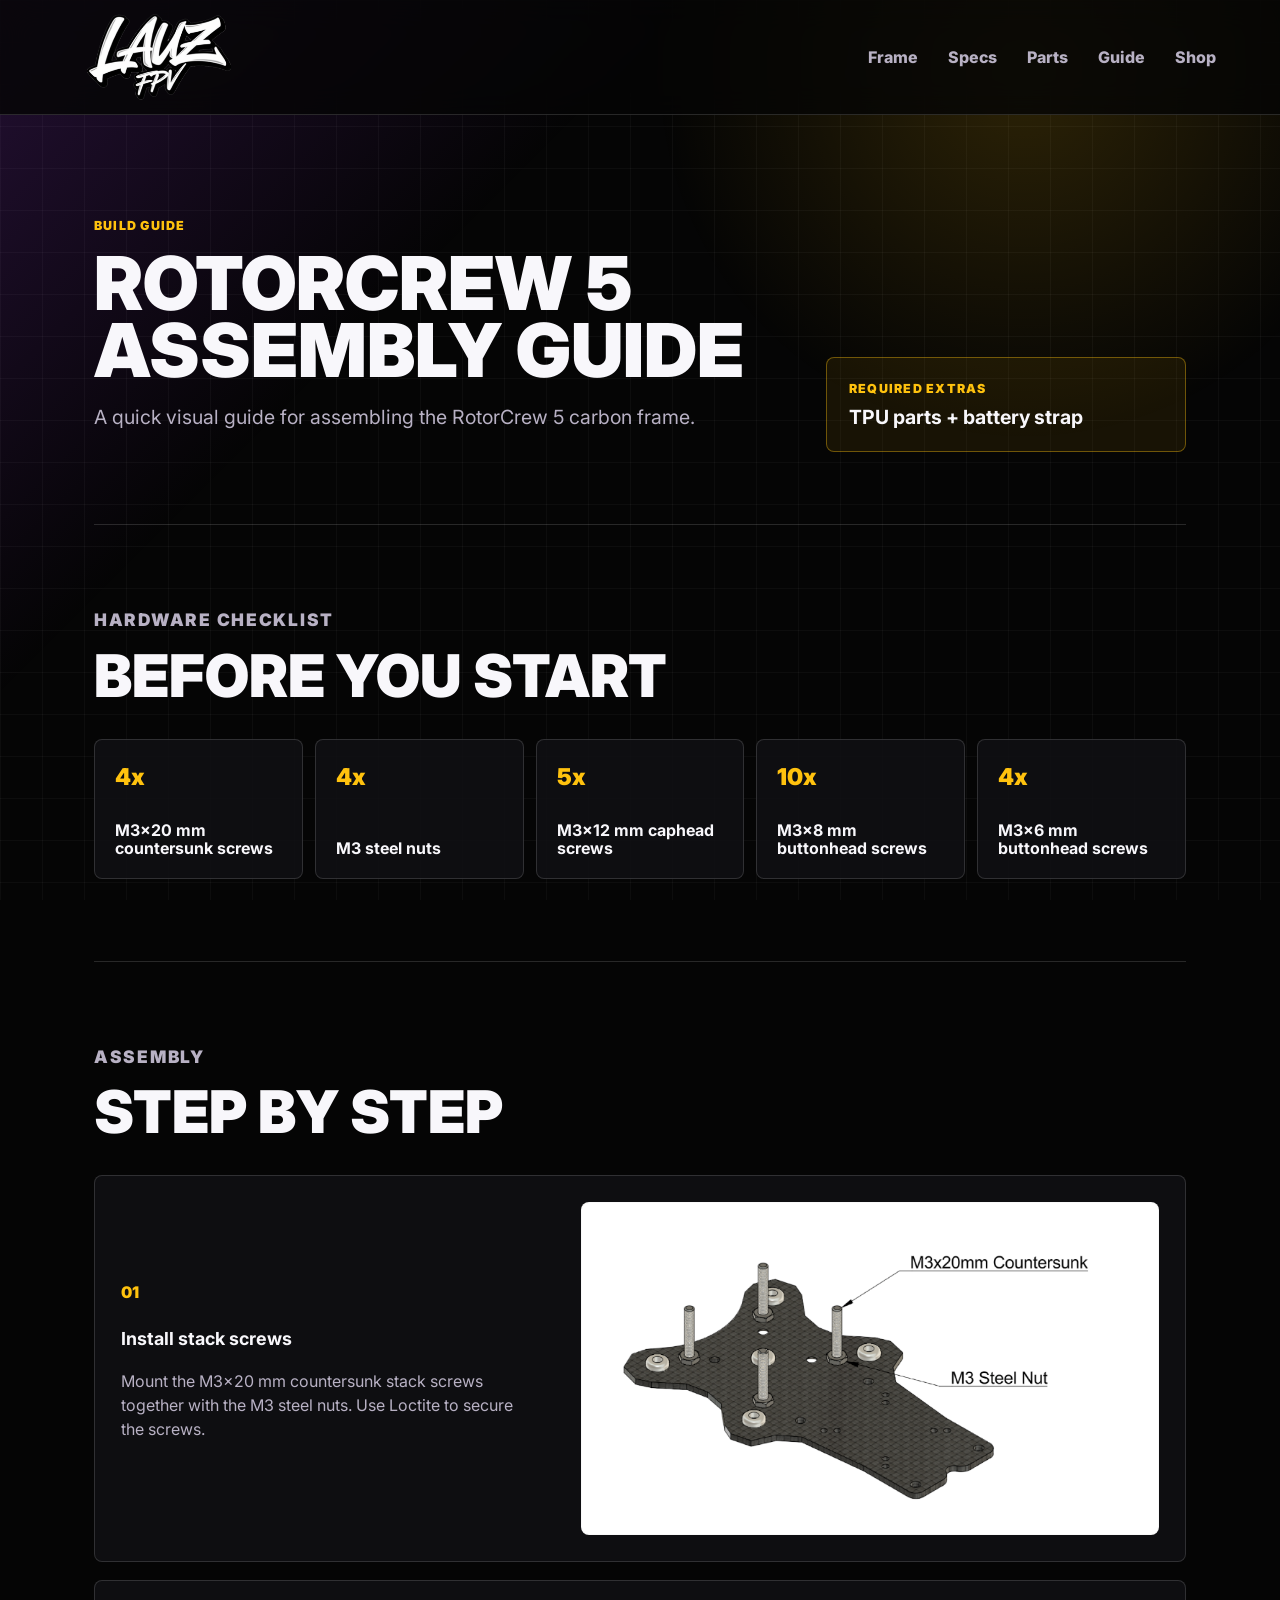
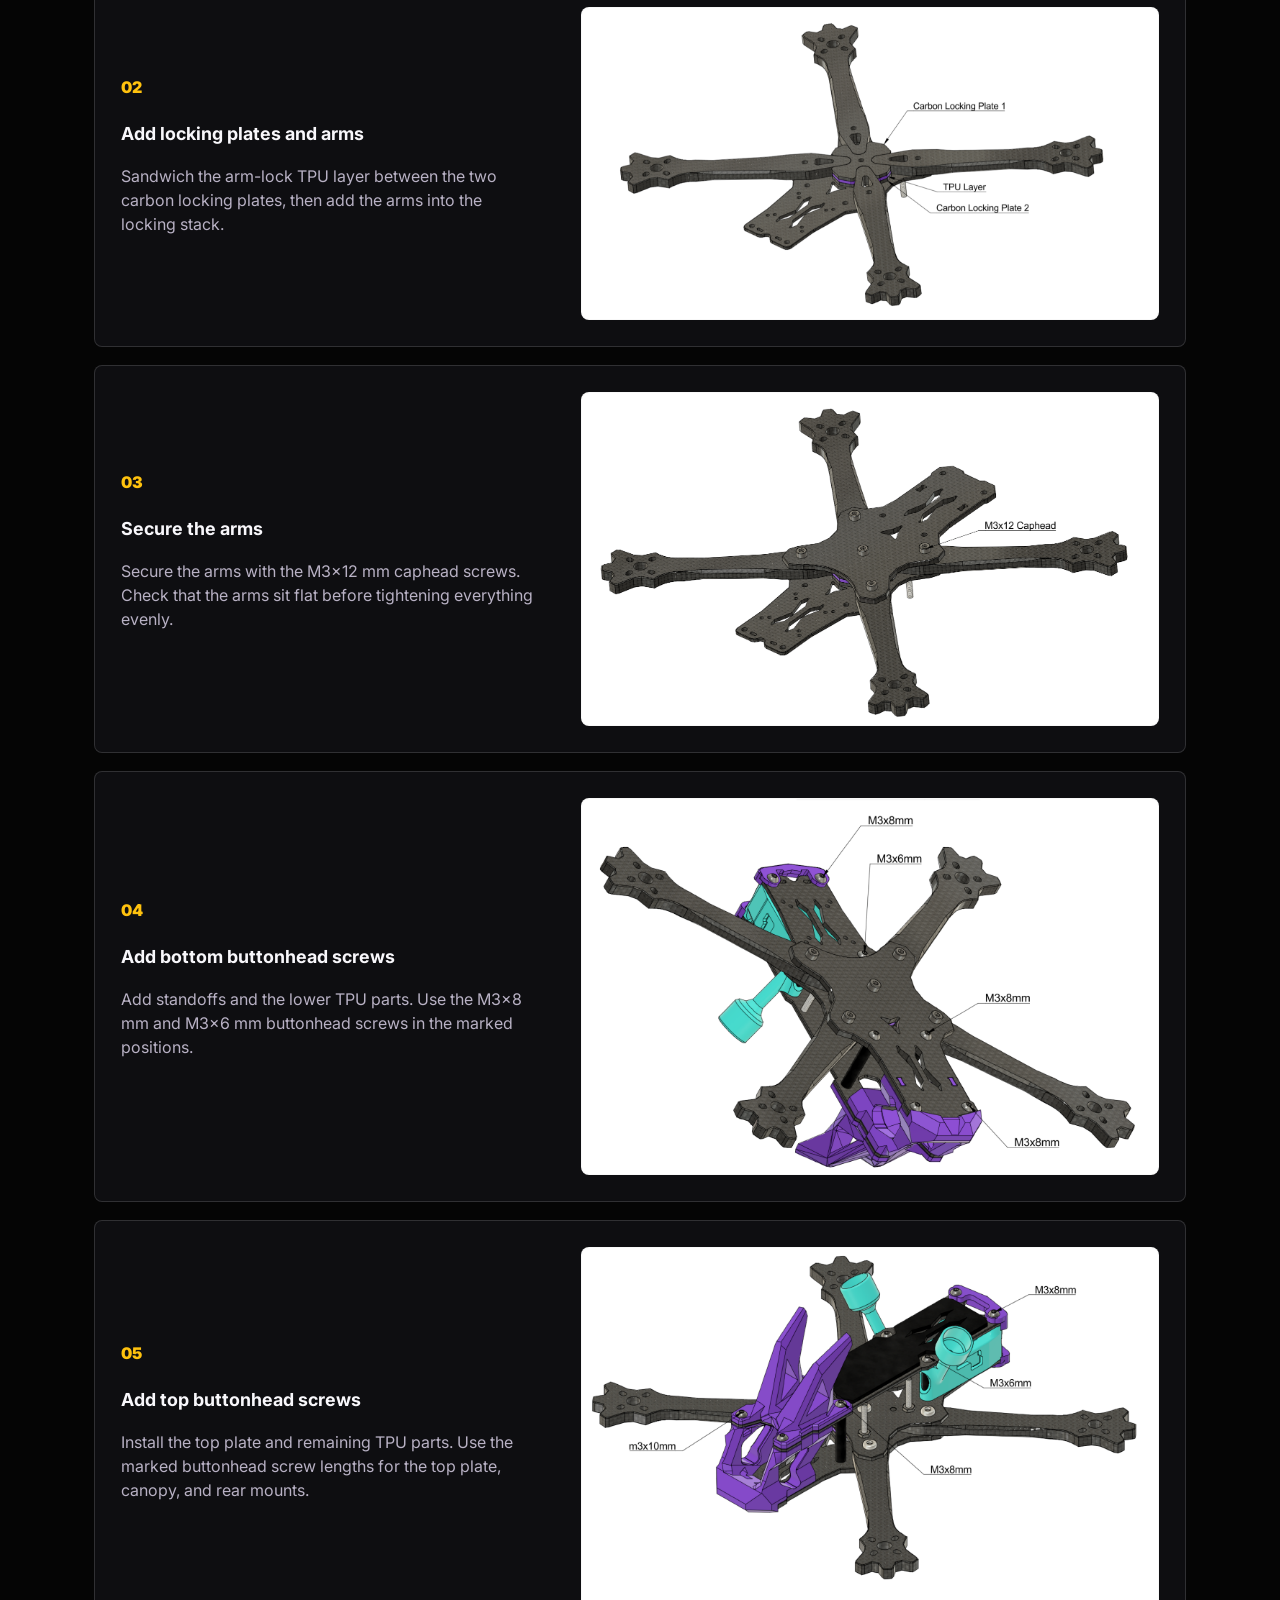
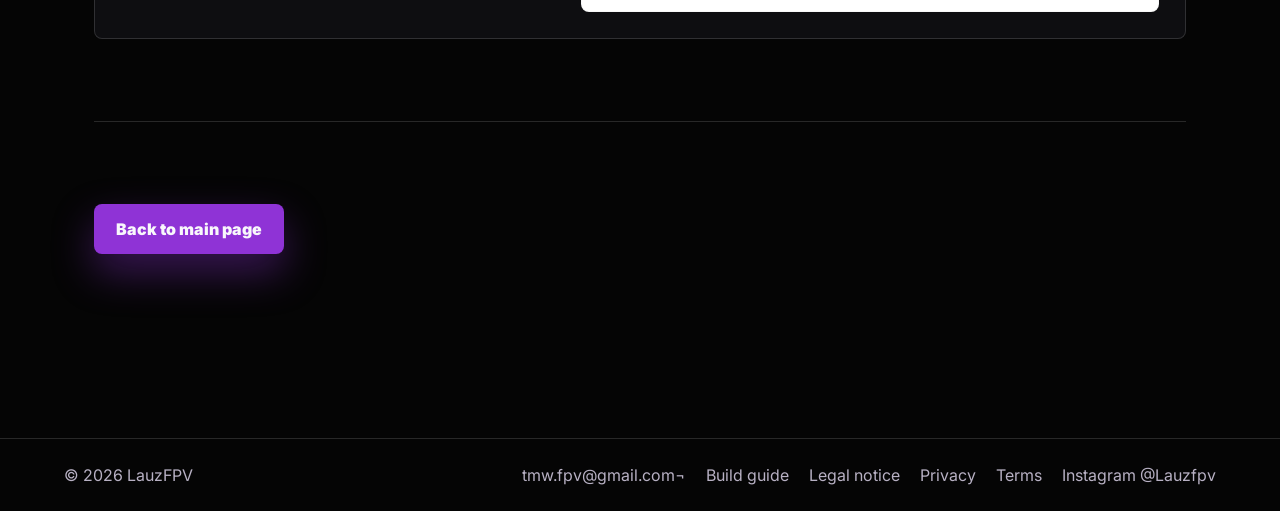
==== commit fe0932a8: "Update branding from Yeetlab to LauzFPV" ====
--- a/build-guide.html
+++ b/build-guide.html
@@ -1,6 +1,5 @@
 <!doctype html>
 <html lang="en">
-  
 <meta http-equiv="content-type" content="text/html;charset=utf-8" />
 <head>
     <meta charset="utf-8">
@@ -12,21 +11,21 @@
     <title>Build Guide | LauzFPV RotorCrew 5</title>
     <link rel="canonical" href="build-guide.html">
     <meta property="og:type" content="article">
-    <meta property="og:site_name" content="Yeetlab">
+    <meta property="og:site_name" content="LauzFPV">
     <meta property="og:title" content="RotorCrew 5 Build Guide">
     <meta
       property="og:description"
       content="Step-by-step assembly guide for the LauzFPV RotorCrew 5 FPV freestyle frame."
     >
     <meta property="og:url" content="build-guide.html">
-    <meta property="og:image" content="assets/social/opengraph-yeetlab.png">
+    <meta property="og:image" content="assets/social/opengraph-lauzfpv.png">
     <meta name="twitter:card" content="summary_large_image">
-    <meta name="twitter:title" content="Shreddo 5 Build Guide">
+    <meta name="twitter:title" content="RotorCrew 5 Build Guide">
     <meta
       name="twitter:description"
       content="Step-by-step assembly guide for the LauzFPV RotorCrew 5 freestyle frame."
     >
-    <meta name="twitter:image" content="assets/social/opengraph-yeetlab.png">
+    <meta name="twitter:image" content="assets/social/opengraph-lauzfpv.png">
     <link rel="icon" type="image/png" href="assets/favicon.png">
     <link rel="icon" type="image/png" sizes="32x32" href="assets/favicons/favicon-32.png">
     <link rel="icon" type="image/png" sizes="512x512" href="assets/favicons/favicon-512.png">
@@ -44,27 +43,27 @@
         "@type": "Article",
         "headline": "RotorCrew 5 Assembly Guide",
         "description": "Step-by-step assembly guide for the LauzFPV RotorCrew 5 FPV freestyle frame.",
-        "image": "https://yeetlabfpv.com/assets/build-guide/step-5-top-buttonhead.png",
+        "image": "assets/build-guide/step-5-top-buttonhead.png",
         "author": {
           "@type": "Person",
-          "name": "Michael Moser"
+          "name": "Lorent DEN"
         },
         "publisher": {
           "@type": "Organization",
-          "name": "Yeetlab",
+          "name": "LauzFPV",
           "logo": {
             "@type": "ImageObject",
-            "url": "https://yeetlabfpv.com/assets/brand/yeetlab-wordmark-transparent.png"
+            "url": "assets/brand/wordmark-transparent.png"
           }
         },
-        "mainEntityOfPage": "https://yeetlabfpv.com/build-guide.html"
+        "mainEntityOfPage": "build-guide.html"
       }
     </script>
   </head>
   <body>
     <header class="site-header">
       <a class="brand" href="index.html" aria-label="LauzFPV home">
-        <img src="assets/brand/yeetlab-wordmark-transparent.png" alt="Yeetlab">
+        <img src="assets/brand/wordmark-transparent.png" alt="LauzFPV">
       </a>
       <nav class="nav" aria-label="Main navigation">
         <a href="index.html#frame">Frame</a>
